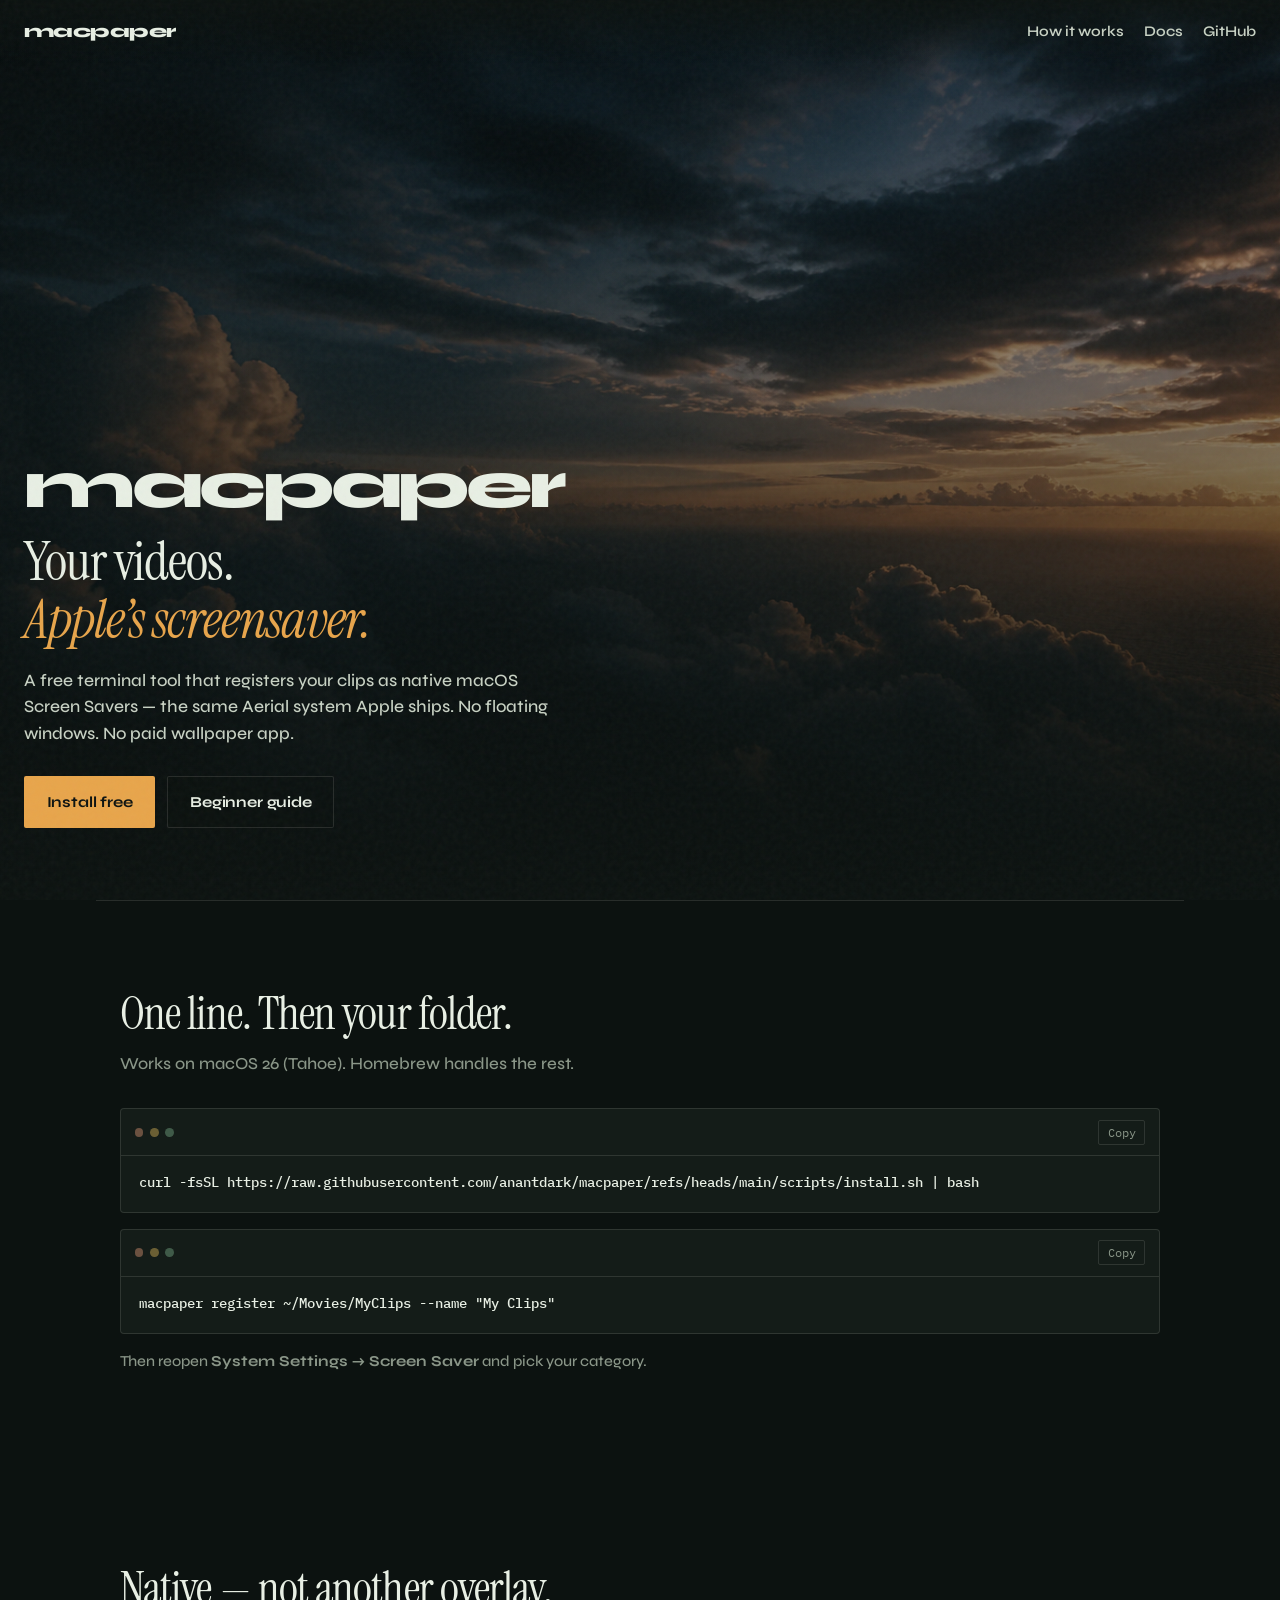
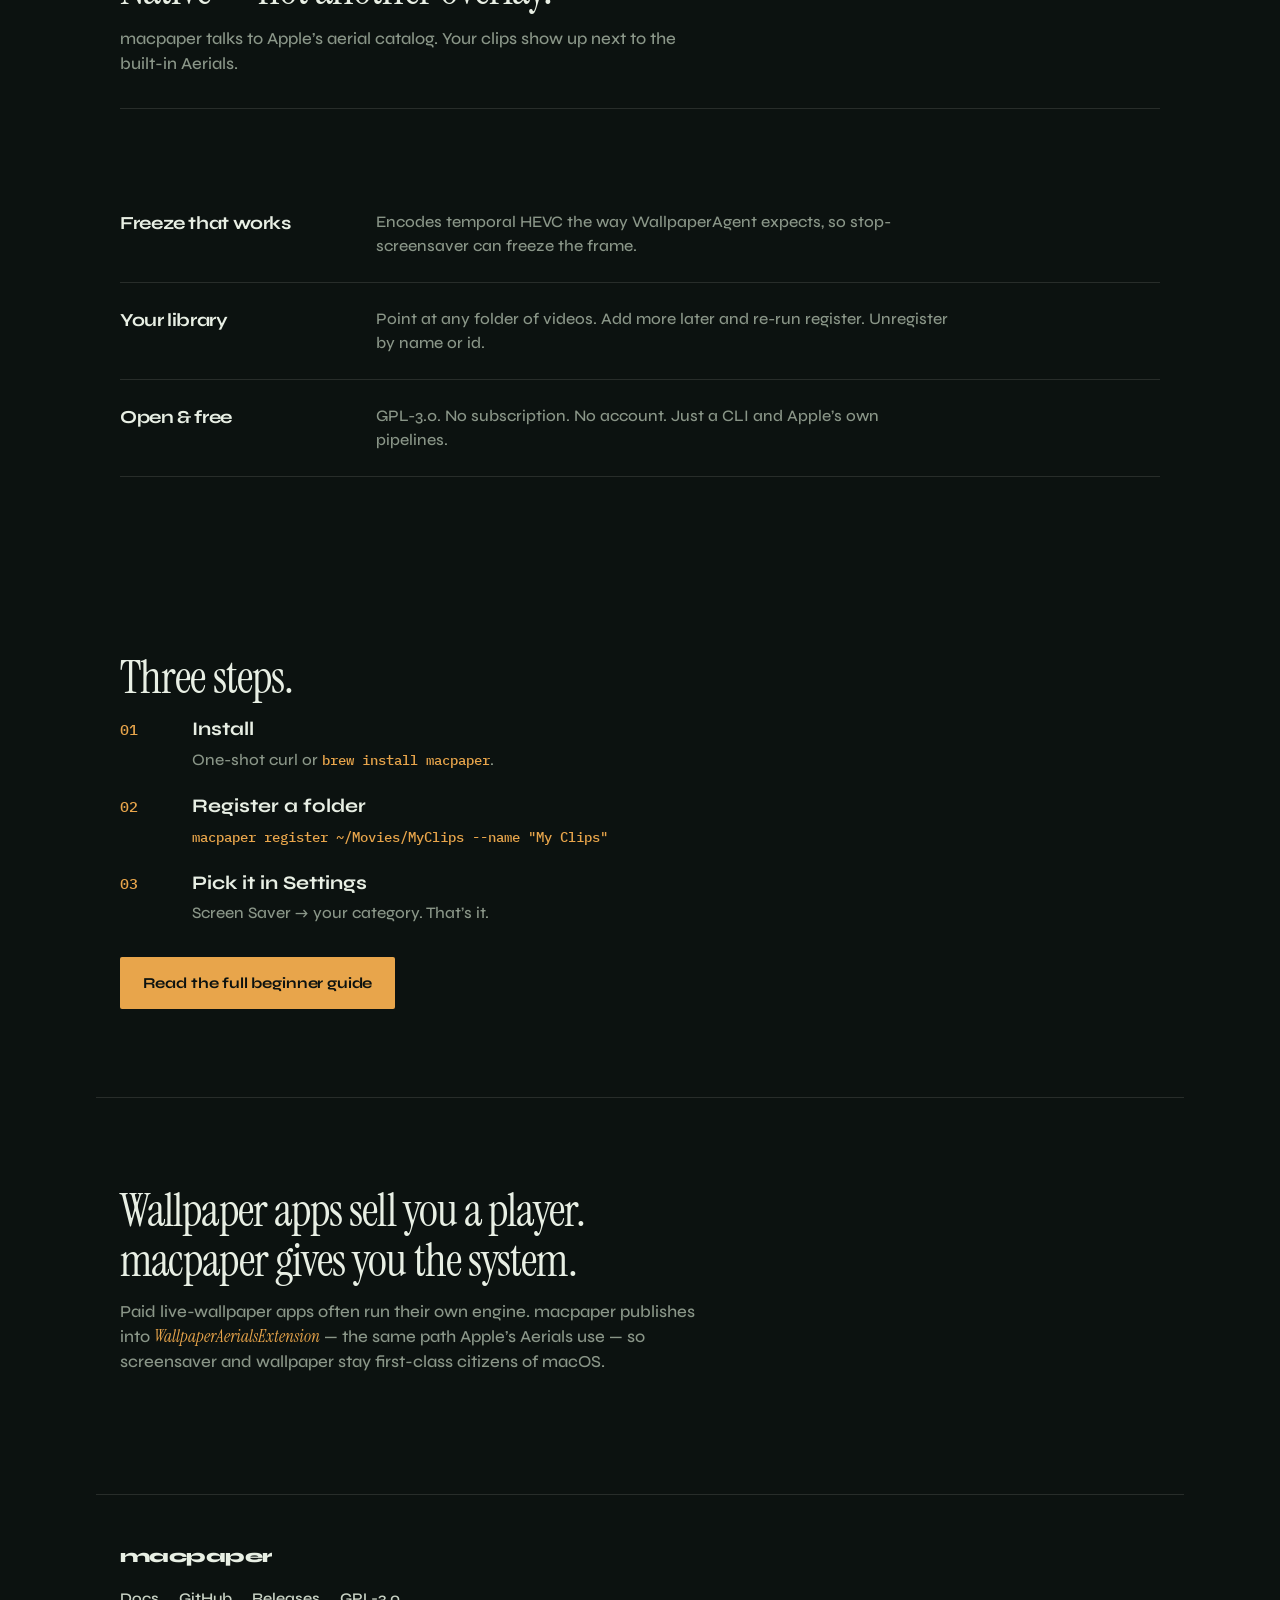
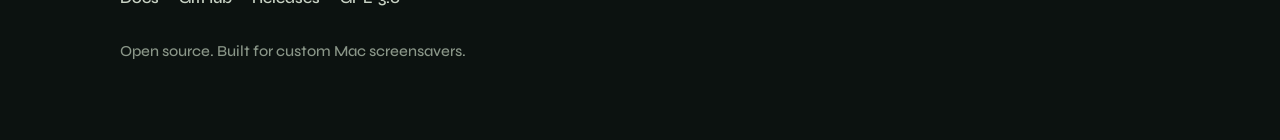
==== index.html @ 39d35140 "Add GitHub Pages site for macpaper. Landing and beginner docs marketed around custom native Mac scre" ====
<!DOCTYPE html>
<html lang="en">
<head>
  <meta charset="utf-8" />
  <meta name="viewport" content="width=device-width, initial-scale=1" />
  <title>macpaper — Custom video screensavers for Mac</title>
  <meta name="description" content="macpaper turns your videos into native macOS Screen Savers — the same Aerial pipeline Apple uses. Free, open source, terminal-native." />
  <meta property="og:title" content="macpaper — Custom video screensavers for Mac" />
  <meta property="og:description" content="Drop a folder of videos. Get a real Mac screensaver. No paid app, no overlay windows." />
  <meta property="og:type" content="website" />
  <link rel="preconnect" href="https://fonts.googleapis.com" />
  <link rel="preconnect" href="https://fonts.gstatic.com" crossorigin />
  <link href="https://fonts.googleapis.com/css2?family=Instrument+Serif:ital@0;1&family=Syne:wght@500;600;700;800&family=IBM+Plex+Mono:wght@400;500&display=swap" rel="stylesheet" />
  <link rel="stylesheet" href="styles.css" />
</head>
<body>
  <div class="noise" aria-hidden="true"></div>

  <header class="site-header">
    <a class="brand" href="./">macpaper</a>
    <nav>
      <a href="#how">How it works</a>
      <a href="docs/">Docs</a>
      <a href="https://github.com/anantdark/macpaper" rel="noopener">GitHub</a>
    </nav>
  </header>

  <main>
    <section class="hero">
      <div class="hero-media" aria-hidden="true">
        <img src="assets/hero-aerial.jpg" alt="" />
        <div class="hero-veil"></div>
      </div>
      <div class="hero-copy">
        <p class="brand-mark">macpaper</p>
        <h1>Your videos.<br /><em>Apple’s screensaver.</em></h1>
        <p class="lede">
          A free terminal tool that registers your clips as native macOS Screen Savers —
          the same Aerial system Apple ships. No floating windows. No paid wallpaper app.
        </p>
        <div class="cta-row">
          <a class="btn primary" href="#install">Install free</a>
          <a class="btn ghost" href="docs/">Beginner guide</a>
        </div>
      </div>
    </section>

    <section class="strip" id="install">
      <h2>One line. Then your folder.</h2>
      <p class="section-lede">Works on macOS 26 (Tahoe). Homebrew handles the rest.</p>
      <div class="terminal" data-copy>
        <div class="terminal-bar">
          <span></span><span></span><span></span>
          <button type="button" class="copy-btn" aria-label="Copy install command">Copy</button>
        </div>
        <pre><code>curl -fsSL https://raw.githubusercontent.com/anantdark/macpaper/refs/heads/main/scripts/install.sh | bash</code></pre>
      </div>
      <div class="terminal" data-copy>
        <div class="terminal-bar">
          <span></span><span></span><span></span>
          <button type="button" class="copy-btn" aria-label="Copy register command">Copy</button>
        </div>
        <pre><code>macpaper register ~/Movies/MyClips --name "My Clips"</code></pre>
      </div>
      <p class="fine">Then reopen <strong>System Settings → Screen Saver</strong> and pick your category.</p>
    </section>

    <section class="features" id="how">
      <h2>Native — not another overlay.</h2>
      <p class="section-lede">macpaper talks to Apple’s aerial catalog. Your clips show up next to the built-in Aerials.</p>
      <ul class="feature-list">
        <li>
          <h3>Real Screen Saver</h3>
          <p>Appears in System Settings. Idle, lock, unlock — the OS handles playback.</p>
        </li>
        <li>
          <h3>Freeze that works</h3>
          <p>Encodes temporal HEVC the way WallpaperAgent expects, so stop-screensaver can freeze the frame.</p>
        </li>
        <li>
          <h3>Your library</h3>
          <p>Point at any folder of videos. Add more later and re-run register. Unregister by name or id.</p>
        </li>
        <li>
          <h3>Open &amp; free</h3>
          <p>GPL-3.0. No subscription. No account. Just a CLI and Apple’s own pipelines.</p>
        </li>
      </ul>
    </section>

    <section class="steps">
      <h2>Three steps.</h2>
      <ol class="step-list">
        <li>
          <span class="n">01</span>
          <div>
            <h3>Install</h3>
            <p>One-shot curl or <code>brew install macpaper</code>.</p>
          </div>
        </li>
        <li>
          <span class="n">02</span>
          <div>
            <h3>Register a folder</h3>
            <p><code>macpaper register ~/Movies/MyClips --name "My Clips"</code></p>
          </div>
        </li>
        <li>
          <span class="n">03</span>
          <div>
            <h3>Pick it in Settings</h3>
            <p>Screen Saver → your category. That’s it.</p>
          </div>
        </li>
      </ol>
      <a class="btn primary" href="docs/">Read the full beginner guide</a>
    </section>

    <section class="compare">
      <h2>Wallpaper apps sell you a player.<br />macpaper gives you the system.</h2>
      <p class="section-lede">
        Paid live-wallpaper apps often run their own engine. macpaper publishes into
        <em>WallpaperAerialsExtension</em> — the same path Apple’s Aerials use —
        so screensaver and wallpaper stay first-class citizens of macOS.
      </p>
    </section>
  </main>

  <footer class="site-footer">
    <a class="brand" href="./">macpaper</a>
    <div class="footer-links">
      <a href="docs/">Docs</a>
      <a href="https://github.com/anantdark/macpaper">GitHub</a>
      <a href="https://github.com/anantdark/macpaper/releases">Releases</a>
      <a href="https://github.com/anantdark/macpaper/blob/main/LICENSE">GPL-3.0</a>
    </div>
    <p class="fine">Open source. Built for custom Mac screensavers.</p>
  </footer>

  <script src="main.js"></script>
</body>
</html>
---- styles.css ----
:root {
  --ink: #0c1210;
  --ink-2: #141c18;
  --fog: #c8d2c4;
  --mist: #8a9688;
  --paper: #e8efe4;
  --amber: #e8a54b;
  --amber-deep: #c47d22;
  --line: rgba(232, 239, 228, 0.12);
  --ease: cubic-bezier(0.22, 1, 0.36, 1);
  --font-display: "Syne", system-ui, sans-serif;
  --font-serif: "Instrument Serif", Georgia, serif;
  --font-mono: "IBM Plex Mono", ui-monospace, monospace;
}

*,
*::before,
*::after {
  box-sizing: border-box;
}

html {
  scroll-behavior: smooth;
}

body {
  margin: 0;
  min-height: 100vh;
  background: var(--ink);
  color: var(--paper);
  font-family: var(--font-display);
  font-weight: 500;
  line-height: 1.5;
  -webkit-font-smoothing: antialiased;
}

.noise {
  pointer-events: none;
  position: fixed;
  inset: 0;
  z-index: 50;
  opacity: 0.04;
  background-image: url("data:image/svg+xml,%3Csvg viewBox='0 0 200 200' xmlns='http://www.w3.org/2000/svg'%3E%3Cfilter id='n'%3E%3CfeTurbulence type='fractalNoise' baseFrequency='0.85' numOctaves='4' stitchTiles='stitch'/%3E%3C/filter%3E%3Crect width='100%25' height='100%25' filter='url(%23n)'/%3E%3C/svg%3E");
}

a {
  color: var(--amber);
  text-decoration: none;
}

a:hover {
  color: var(--paper);
}

code {
  font-family: var(--font-mono);
  font-size: 0.9em;
  color: var(--amber);
}

.site-header {
  position: fixed;
  top: 0;
  left: 0;
  right: 0;
  z-index: 40;
  display: flex;
  align-items: center;
  justify-content: space-between;
  padding: 1.1rem 1.5rem;
  background: linear-gradient(to bottom, rgba(12, 18, 16, 0.92), rgba(12, 18, 16, 0));
}

.brand {
  font-family: var(--font-display);
  font-weight: 800;
  font-size: 1.15rem;
  letter-spacing: -0.03em;
  color: var(--paper) !important;
}

.site-header nav {
  display: flex;
  gap: 1.25rem;
}

.site-header nav a {
  color: var(--fog);
  font-size: 0.92rem;
  font-weight: 600;
}

.site-header nav a[aria-current="page"] {
  color: var(--amber);
}

/* ── Hero ─────────────────────────────────────────── */

.hero {
  position: relative;
  min-height: 100svh;
  display: grid;
  align-items: end;
  padding: 0;
  overflow: hidden;
}

.hero-media {
  position: absolute;
  inset: 0;
}

.hero-media img {
  width: 100%;
  height: 100%;
  object-fit: cover;
  transform: scale(1.06);
  animation: hero-drift 28s var(--ease) infinite alternate;
}

.hero-veil {
  position: absolute;
  inset: 0;
  background:
    linear-gradient(to top, var(--ink) 0%, rgba(12, 18, 16, 0.55) 42%, rgba(12, 18, 16, 0.2) 100%),
    linear-gradient(120deg, rgba(12, 18, 16, 0.55), transparent 55%);
}

.hero-copy {
  position: relative;
  z-index: 1;
  padding: 7rem 1.5rem 4.5rem;
  max-width: 44rem;
}

.brand-mark {
  margin: 0 0 1rem;
  font-size: clamp(2.4rem, 7vw, 4.2rem);
  font-weight: 800;
  letter-spacing: -0.05em;
  line-height: 0.95;
  color: var(--paper);
  animation: rise 0.9s var(--ease) both;
}

.hero h1 {
  margin: 0 0 1.25rem;
  font-family: var(--font-serif);
  font-weight: 400;
  font-size: clamp(2.1rem, 5.5vw, 3.4rem);
  line-height: 1.05;
  letter-spacing: -0.02em;
  animation: rise 0.9s var(--ease) 0.08s both;
}

.hero h1 em {
  font-style: italic;
  color: var(--amber);
}

.lede {
  margin: 0 0 1.75rem;
  max-width: 34rem;
  color: var(--fog);
  font-size: 1.08rem;
  line-height: 1.55;
  animation: rise 0.9s var(--ease) 0.16s both;
}

.cta-row {
  display: flex;
  flex-wrap: wrap;
  gap: 0.75rem;
  animation: rise 0.9s var(--ease) 0.24s both;
}

.btn {
  display: inline-flex;
  align-items: center;
  justify-content: center;
  padding: 0.85rem 1.35rem;
  border-radius: 2px;
  font-weight: 700;
  font-size: 0.95rem;
  letter-spacing: -0.01em;
  border: 1px solid transparent;
  transition: transform 0.25s var(--ease), background 0.25s, color 0.25s, border-color 0.25s;
}

.btn:hover {
  transform: translateY(-1px);
}

.btn.primary {
  background: var(--amber);
  color: var(--ink) !important;
}

.btn.primary:hover {
  background: #f0b45f;
  color: var(--ink) !important;
}

.btn.ghost {
  border-color: var(--line);
  color: var(--paper) !important;
  background: rgba(12, 18, 16, 0.35);
  backdrop-filter: blur(8px);
}

.btn.ghost:hover {
  border-color: var(--amber);
  color: var(--amber) !important;
}

/* ── Sections ─────────────────────────────────────── */

.strip,
.features,
.steps,
.compare {
  padding: 5.5rem 1.5rem;
  max-width: 68rem;
  margin: 0 auto;
}

.strip {
  border-top: 1px solid var(--line);
}

h2 {
  margin: 0 0 0.75rem;
  font-family: var(--font-serif);
  font-weight: 400;
  font-size: clamp(2rem, 4vw, 2.85rem);
  letter-spacing: -0.02em;
  line-height: 1.1;
}

.section-lede {
  margin: 0 0 2rem;
  max-width: 36rem;
  color: var(--mist);
  font-size: 1.05rem;
}

.terminal {
  margin: 0 0 1rem;
  background: var(--ink-2);
  border: 1px solid var(--line);
  border-radius: 4px;
  overflow: hidden;
}

.terminal-bar {
  display: flex;
  align-items: center;
  gap: 0.4rem;
  padding: 0.65rem 0.85rem;
  border-bottom: 1px solid var(--line);
}

.terminal-bar span {
  width: 0.55rem;
  height: 0.55rem;
  border-radius: 50%;
  background: #3a4540;
}

.terminal-bar span:nth-child(1) { background: #6b5140; }
.terminal-bar span:nth-child(2) { background: #6b5f34; }
.terminal-bar span:nth-child(3) { background: #3f5a48; }

.copy-btn {
  margin-left: auto;
  background: transparent;
  border: 1px solid var(--line);
  color: var(--mist);
  font-family: var(--font-mono);
  font-size: 0.72rem;
  padding: 0.25rem 0.55rem;
  cursor: pointer;
  border-radius: 2px;
}

.copy-btn:hover,
.copy-btn.copied {
  color: var(--ink);
  background: var(--amber);
  border-color: var(--amber);
}

.terminal pre {
  margin: 0;
  padding: 1rem 1.1rem 1.15rem;
  overflow-x: auto;
}

.terminal code {
  font-family: var(--font-mono);
  font-size: 0.86rem;
  color: var(--paper);
  white-space: pre;
}

.fine {
  color: var(--mist);
  font-size: 0.95rem;
}

.feature-list {
  list-style: none;
  margin: 0;
  padding: 0;
  display: grid;
  gap: 0;
  border-top: 1px solid var(--line);
}

.feature-list li {
  display: grid;
  grid-template-columns: minmax(10rem, 14rem) 1fr;
  gap: 1rem 2rem;
  padding: 1.5rem 0;
  border-bottom: 1px solid var(--line);
}

.feature-list h3 {
  margin: 0;
  font-size: 1.15rem;
  font-weight: 700;
  letter-spacing: -0.02em;
}

.feature-list p {
  margin: 0;
  color: var(--mist);
  max-width: 36rem;
}

.step-list {
  list-style: none;
  margin: 0 0 2rem;
  padding: 0;
  display: grid;
  gap: 1.25rem;
}

.step-list li {
  display: grid;
  grid-template-columns: 3.5rem 1fr;
  gap: 1rem;
  align-items: start;
}

.step-list .n {
  font-family: var(--font-mono);
  color: var(--amber);
  font-size: 0.95rem;
  padding-top: 0.2rem;
}

.step-list h3 {
  margin: 0 0 0.25rem;
  font-size: 1.2rem;
}

.step-list p {
  margin: 0;
  color: var(--mist);
}

.compare {
  border-top: 1px solid var(--line);
}

.compare em {
  font-family: var(--font-serif);
  font-style: italic;
  color: var(--amber);
}

.site-footer {
  padding: 3rem 1.5rem 4rem;
  border-top: 1px solid var(--line);
  display: grid;
  gap: 1rem;
  max-width: 68rem;
  margin: 0 auto;
}

.footer-links {
  display: flex;
  flex-wrap: wrap;
  gap: 1rem 1.25rem;
}

.footer-links a {
  color: var(--fog);
  font-weight: 600;
  font-size: 0.92rem;
}

/* ── Docs ─────────────────────────────────────────── */

.docs-body {
  background:
    radial-gradient(ellipse 80% 50% at 100% -10%, rgba(232, 165, 75, 0.08), transparent 50%),
    var(--ink);
}

.docs-layout {
  display: grid;
  grid-template-columns: 14rem minmax(0, 42rem);
  gap: 3rem;
  max-width: 64rem;
  margin: 0 auto;
  padding: 6.5rem 1.5rem 4rem;
}

.docs-nav {
  position: sticky;
  top: 5rem;
  align-self: start;
  display: grid;
  gap: 0.45rem;
}

.docs-nav-title {
  margin: 0 0 0.5rem;
  font-size: 0.72rem;
  text-transform: uppercase;
  letter-spacing: 0.12em;
  color: var(--mist);
  font-weight: 700;
}

.docs-nav a {
  color: var(--fog);
  font-size: 0.9rem;
  font-weight: 600;
}

.docs-nav a:hover {
  color: var(--amber);
}

.docs-main .eyebrow {
  margin: 0 0 0.75rem;
  font-family: var(--font-mono);
  font-size: 0.78rem;
  letter-spacing: 0.08em;
  text-transform: uppercase;
  color: var(--amber);
}

.docs-main h1 {
  margin: 0 0 1rem;
  font-family: var(--font-serif);
  font-weight: 400;
  font-size: clamp(2.2rem, 5vw, 3.2rem);
  line-height: 1.08;
}

.docs-main h1 em {
  font-style: italic;
  color: var(--amber);
}

.docs-main h2 {
  margin: 2.75rem 0 0.85rem;
  font-size: 1.75rem;
  scroll-margin-top: 5rem;
}

.docs-main p,
.docs-main li,
.docs-main dd {
  color: var(--fog);
}

.docs-main ul,
.docs-main ol {
  padding-left: 1.2rem;
}

.docs-main li + li {
  margin-top: 0.35rem;
}

.docs-main table {
  width: 100%;
  border-collapse: collapse;
  font-size: 0.92rem;
  margin: 1rem 0 1.5rem;
}

.docs-main th,
.docs-main td {
  text-align: left;
  padding: 0.7rem 0.6rem;
  border-bottom: 1px solid var(--line);
  vertical-align: top;
}

.docs-main th {
  color: var(--mist);
  font-size: 0.75rem;
  text-transform: uppercase;
  letter-spacing: 0.08em;
}

.faq dt {
  margin-top: 1.1rem;
  font-weight: 700;
  color: var(--paper);
}

.faq dd {
  margin: 0.35rem 0 0;
}

.docs-end {
  margin-top: 3rem;
  padding-top: 1.5rem;
  border-top: 1px solid var(--line);
}

/* ── Motion ───────────────────────────────────────── */

@keyframes rise {
  from {
    opacity: 0;
    transform: translateY(18px);
  }
  to {
    opacity: 1;
    transform: translateY(0);
  }
}

@keyframes hero-drift {
  from { transform: scale(1.06) translate3d(0, 0, 0); }
  to { transform: scale(1.12) translate3d(-1.5%, -1%, 0); }
}

.reveal {
  opacity: 0;
  transform: translateY(22px);
  transition: opacity 0.8s var(--ease), transform 0.8s var(--ease);
}

.reveal.in {
  opacity: 1;
  transform: none;
}

@media (max-width: 860px) {
  .feature-list li {
    grid-template-columns: 1fr;
    gap: 0.35rem;
  }

  .docs-layout {
    grid-template-columns: 1fr;
    gap: 2rem;
  }

  .docs-nav {
    position: static;
    display: flex;
    flex-wrap: wrap;
    gap: 0.65rem 1rem;
  }

  .docs-nav-title {
    width: 100%;
  }
}

@media (max-width: 560px) {
  .site-header nav a:not([aria-current]) {
    display: none;
  }

  .site-header nav a[href*="github"],
  .site-header nav a[href*="docs"],
  .site-header nav a[href="./"] {
    display: inline;
  }
}

@media (prefers-reduced-motion: reduce) {
  .hero-media img,
  .brand-mark,
  .hero h1,
  .lede,
  .cta-row,
  .reveal {
    animation: none !important;
    transition: none !important;
    opacity: 1 !important;
    transform: none !important;
  }
}
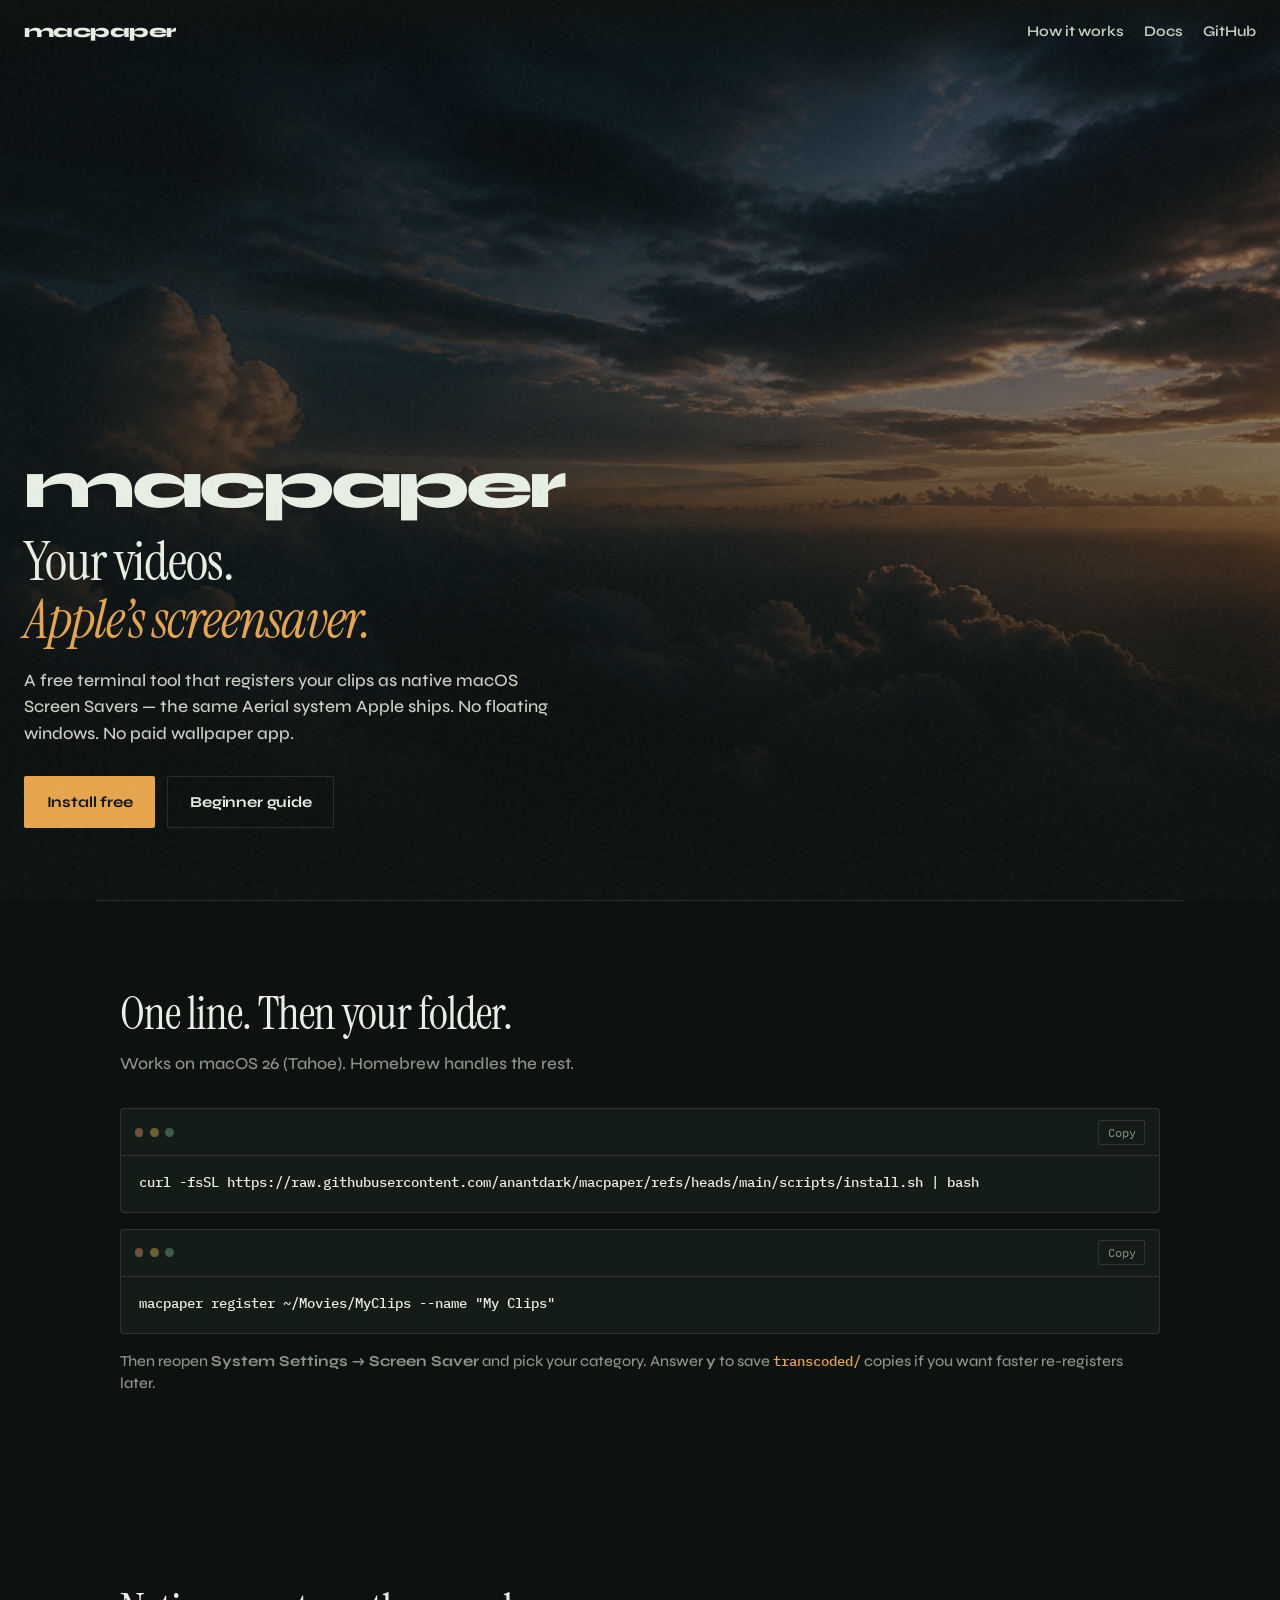
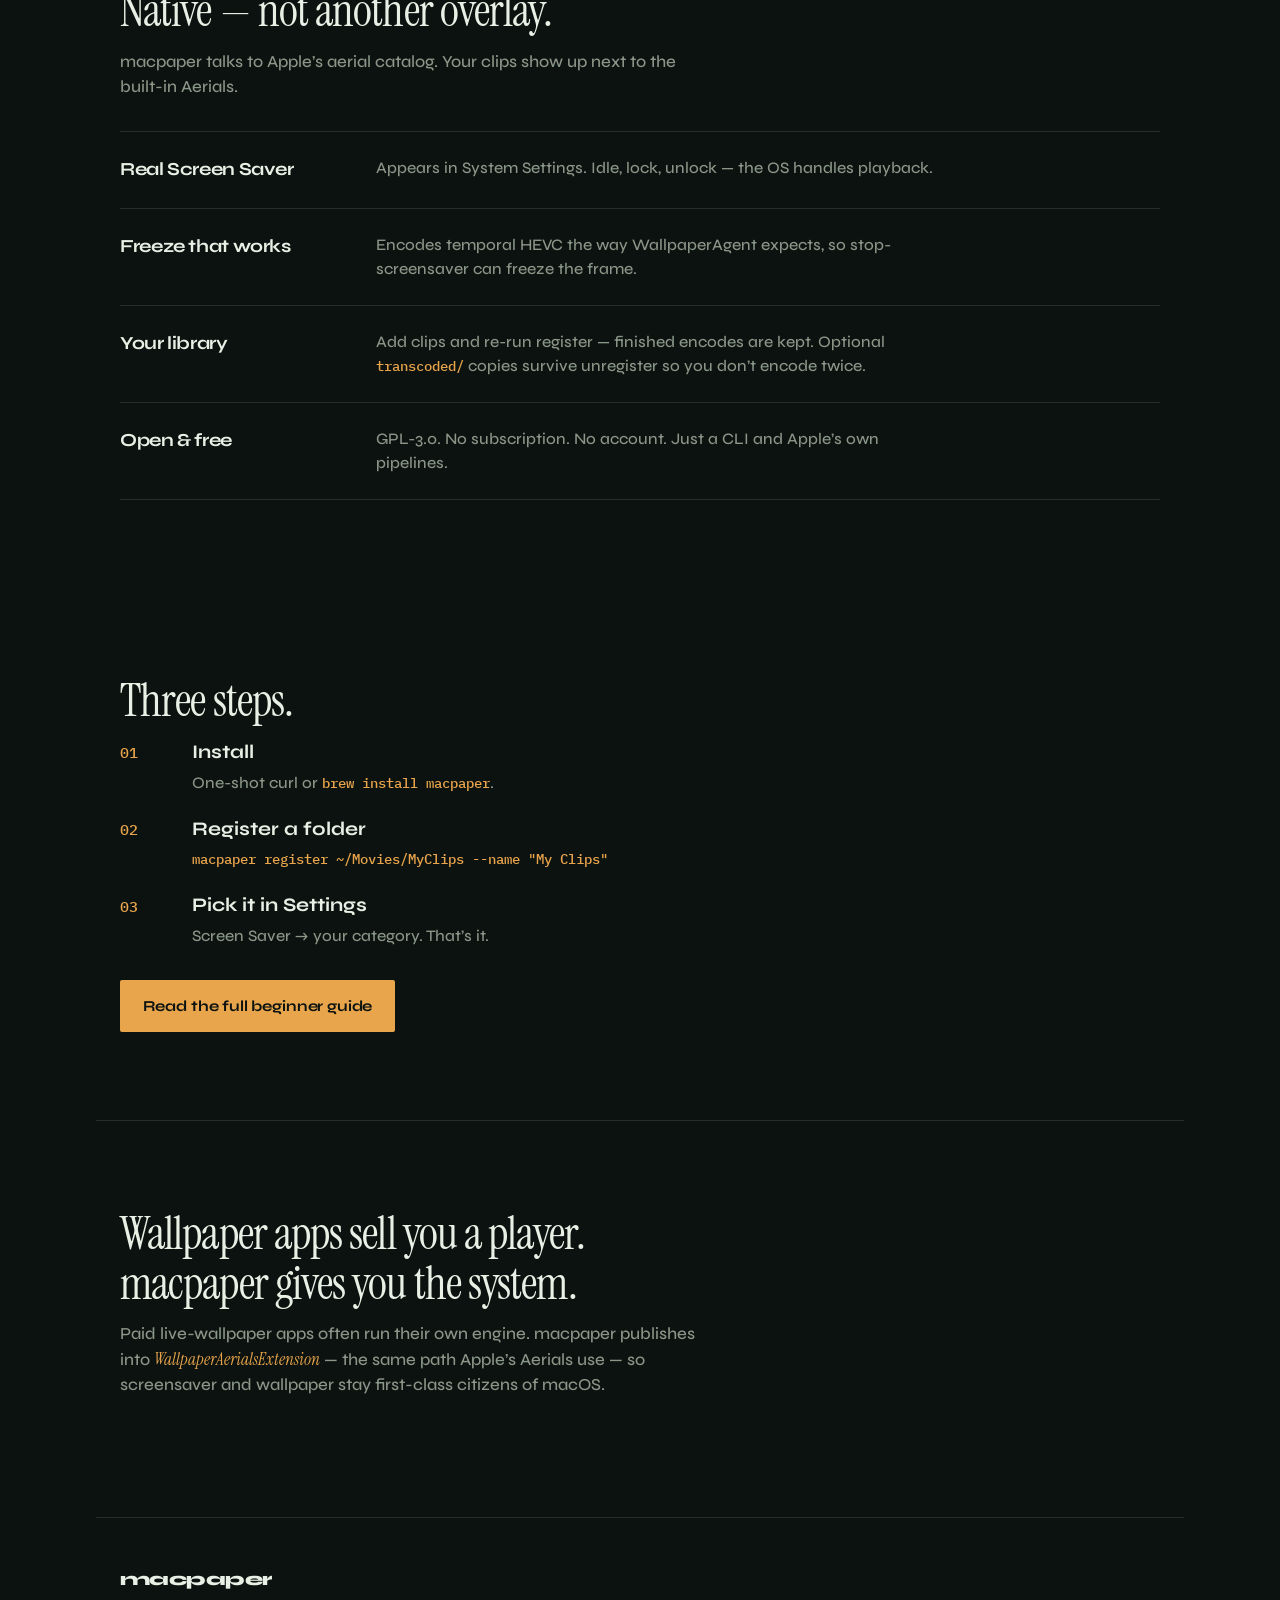
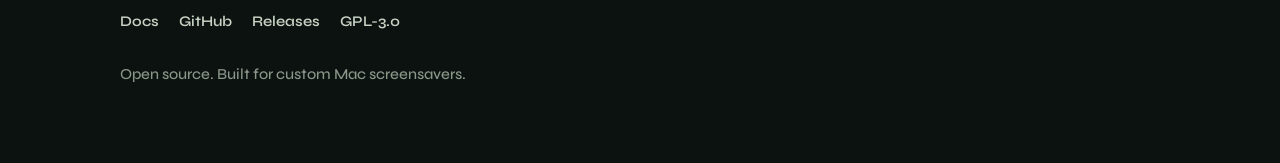
==== commit e5645b0f: "Document incremental encode, transcoded reuse, and register options. Align landing + beginner docs w" ====
--- a/index.html
+++ b/index.html
@@ -18,7 +18,8 @@
 
   <header class="site-header">
     <a class="brand" href="./">macpaper</a>
-    <nav>
+    <button type="button" class="nav-toggle" aria-expanded="false" aria-controls="site-nav" aria-label="Menu"><svg class="icon-menu" viewBox="0 0 24 24" aria-hidden="true"><path d="M4 7h16M4 12h16M4 17h16"/></svg><svg class="icon-close" viewBox="0 0 24 24" aria-hidden="true"><path d="M6 6l12 12M18 6L6 18"/></svg></button>
+    <nav id="site-nav">
       <a href="#how">How it works</a>
       <a href="docs/">Docs</a>
       <a href="https://github.com/anantdark/macpaper" rel="noopener">GitHub</a>
@@ -62,7 +63,7 @@
         </div>
         <pre><code>macpaper register ~/Movies/MyClips --name "My Clips"</code></pre>
       </div>
-      <p class="fine">Then reopen <strong>System Settings → Screen Saver</strong> and pick your category.</p>
+      <p class="fine">Then reopen <strong>System Settings → Screen Saver</strong> and pick your category. Answer <strong>y</strong> to save <code>transcoded/</code> copies if you want faster re-registers later.</p>
     </section>
 
     <section class="features" id="how">
@@ -79,7 +80,7 @@
         </li>
         <li>
           <h3>Your library</h3>
-          <p>Point at any folder of videos. Add more later and re-run register. Unregister by name or id.</p>
+          <p>Add clips and re-run register — finished encodes are kept. Optional <code>transcoded/</code> copies survive unregister so you don’t encode twice.</p>
         </li>
         <li>
           <h3>Open &amp; free</h3>
--- a/styles.css
+++ b/styles.css
@@ -6,6 +6,7 @@
   --paper: #e8efe4;
   --amber: #e8a54b;
   --amber-deep: #c47d22;
+  --ink-rgb: 12, 18, 16;
   --line: rgba(232, 239, 228, 0.12);
   --ease: cubic-bezier(0.22, 1, 0.36, 1);
   --font-display: "Syne", system-ui, sans-serif;
@@ -555,38 +556,238 @@
   transform: none;
 }
 
+/* ── Responsive ───────────────────────────────────── */
+
+img, video {
+  max-width: 100%;
+  height: auto;
+}
+
+.site-header {
+  gap: 1rem;
+}
+
+.site-header .brand {
+  margin-right: auto;
+  position: relative;
+  z-index: 2;
+}
+
+.nav-toggle {
+  display: none;
+  position: relative;
+  z-index: 2;
+  width: 2.5rem;
+  height: 2.5rem;
+  padding: 0;
+  border: 1px solid var(--line);
+  border-radius: 2px;
+  background: rgba(var(--ink-rgb, 12, 18, 16), 0.35);
+  color: var(--paper);
+  cursor: pointer;
+  align-items: center;
+  justify-content: center;
+}
+
+.nav-toggle svg {
+  width: 1.15rem;
+  height: 1.15rem;
+  stroke: currentColor;
+  stroke-width: 2;
+  fill: none;
+  stroke-linecap: round;
+}
+
+.nav-toggle .icon-close { display: none; }
+.nav-toggle[aria-expanded="true"] .icon-menu { display: none; }
+.nav-toggle[aria-expanded="true"] .icon-close { display: block; }
+
+.site-header nav {
+  display: flex;
+  flex-wrap: wrap;
+  gap: 0.85rem 1.25rem;
+  align-items: center;
+  justify-content: flex-end;
+}
+
+.docs-main table {
+  display: block;
+  width: 100%;
+  overflow-x: auto;
+  -webkit-overflow-scrolling: touch;
+}
+
+.terminal pre {
+  -webkit-overflow-scrolling: touch;
+}
+
+.terminal code {
+  word-break: normal;
+  overflow-wrap: normal;
+}
+
 @media (max-width: 860px) {
+  .site-header {
+    padding: 0.85rem 1rem;
+  }
+
+  .hero-copy {
+    padding: 5.5rem 1rem 3rem;
+  }
+
+  .strip,
+  .features,
+  .steps,
+  .compare {
+    padding: 3.5rem 1rem;
+  }
+
   .feature-list li {
     grid-template-columns: 1fr;
     gap: 0.35rem;
   }
 
-  .docs-layout {
+  .step-list li {
+    grid-template-columns: 2.75rem 1fr;
+    gap: 0.75rem;
+  }
+
+  .docs-layout,
+  .docs-layout-wide {
     grid-template-columns: 1fr;
-    gap: 2rem;
+    gap: 1.75rem;
+    padding: 5.5rem 1rem 3rem;
   }
 
   .docs-nav {
     position: static;
     display: flex;
     flex-wrap: wrap;
-    gap: 0.65rem 1rem;
+    gap: 0.55rem 0.9rem;
   }
 
   .docs-nav-title {
     width: 100%;
   }
-}
-
-@media (max-width: 560px) {
-  .site-header nav a:not([aria-current]) {
+
+  .phone-row {
+    grid-template-columns: repeat(3, minmax(0, 1fr));
+    gap: 0.65rem;
+  }
+
+  .phone img {
+    border-radius: 0.7rem;
+  }
+
+  .site-footer {
+    padding: 2.5rem 1rem 3rem;
+  }
+
+  .terminal code {
+    font-size: 0.78rem;
+  }
+}
+
+@media (max-width: 640px) {
+  .nav-toggle {
+    display: inline-flex;
+  }
+
+  .site-header nav {
     display: none;
-  }
-
-  .site-header nav a[href*="github"],
-  .site-header nav a[href*="docs"],
-  .site-header nav a[href="./"] {
-    display: inline;
+    position: absolute;
+    top: calc(100% - 0.15rem);
+    left: 0;
+    right: 0;
+    flex-direction: column;
+    align-items: stretch;
+    gap: 0;
+    padding: 0.5rem 0.75rem 0.85rem;
+    background: rgba(var(--ink-rgb, 12, 18, 16), 0.96);
+    border-bottom: 1px solid var(--line);
+    backdrop-filter: blur(12px);
+  }
+
+  .site-header nav.is-open {
+    display: flex;
+  }
+
+  .site-header nav a {
+    padding: 0.75rem 0.6rem;
+    border-bottom: 1px solid var(--line);
+    font-size: 1rem;
+  }
+
+  .site-header nav a:last-child {
+    border-bottom: 0;
+  }
+
+  .brand-mark {
+    font-size: clamp(2rem, 11vw, 2.8rem);
+  }
+
+  .hero h1,
+  .docs-main h1 {
+    font-size: clamp(1.75rem, 8vw, 2.4rem);
+  }
+
+  h2 {
+    font-size: clamp(1.55rem, 7vw, 2.1rem);
+  }
+
+  .lede,
+  .section-lede {
+    font-size: 1rem;
+  }
+
+  .cta-row {
+    flex-direction: column;
+    align-items: stretch;
+  }
+
+  .btn {
+    width: 100%;
+  }
+
+  .phone-row {
+    grid-template-columns: 1fr;
+    justify-items: center;
+    gap: 1.5rem;
+  }
+
+  .phone img {
+    max-width: min(260px, 78vw);
+  }
+
+  .store-badge img {
+    height: 48px;
+  }
+
+  .store-row {
+    justify-content: center;
+  }
+
+  .footer-links {
+    flex-direction: column;
+    gap: 0.65rem;
+  }
+
+  .terminal pre {
+    padding: 0.85rem;
+  }
+
+  .terminal code {
+    font-size: 0.72rem;
+  }
+}
+
+@media (max-width: 380px) {
+  .hero-copy {
+    padding-top: 5rem;
+  }
+
+  .btn {
+    padding: 0.8rem 1rem;
   }
 }
 
